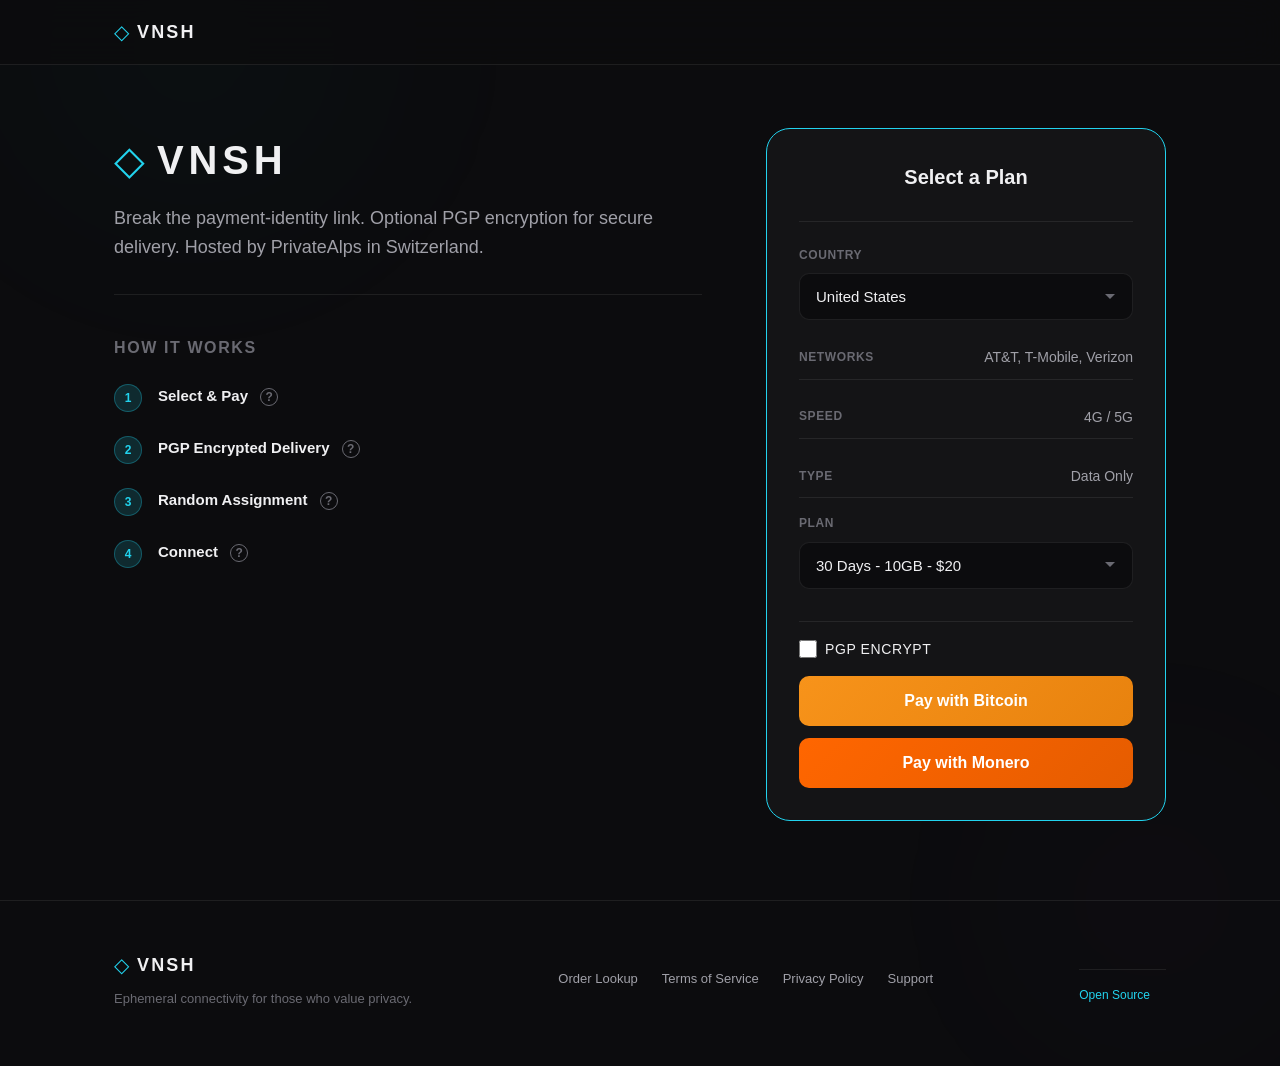
==== public/index.html @ 9d8aad76 "Initial open source release of VNSH storefront Anonymous eSIM storefront with: - Tor-only access for" ====
<!DOCTYPE html>
<html lang="en">
<head>
    <meta charset="UTF-8">
    <meta name="viewport" content="width=device-width, initial-scale=1.0">
    <title>VNSH - Anonymous eSIM That Self-Destructs</title>
    <meta name="description" content="Ephemeral eSIM with zero data retention. Random pool assignment. Auto-destruct after use. Bitcoin & Monero accepted.">
    <link rel="stylesheet" href="style.css">
    <script src="qrcode.min.js"></script>
</head>
<body>
    <div class="glow glow-1"></div>
    <div class="glow glow-2"></div>

    <header>
        <div class="container">
            <a href="#" class="logo">
                <span class="logo-icon">&#9671;</span>
                <span class="logo-text">VNSH</span>
            </a>
        </div>
    </header>

    <main>
        <!-- Hero Section - Two Column Layout -->
        <section class="hero">
            <div class="container hero-grid">
                <!-- Left Column: Logo + How It Works -->
                <div class="hero-left">
                    <div class="hero-brand">
                        <div class="brand-logo">
                            <span class="logo-icon large">&#9671;</span>
                            <span class="logo-text large">VNSH</span>
                        </div>
                        <p class="brand-tagline">Break the payment-identity link. Optional PGP encryption for secure delivery. Hosted by PrivateAlps in Switzerland.</p>
                    </div>

                    <!-- How It Works -->
                    <div class="how-it-works">
                        <h2>How It Works</h2>

                        <div class="step">
                            <div class="step-num">1</div>
                            <div class="step-content">
                                <h3>Select & Pay <button type="button" class="help-toggle" aria-label="Learn more about payment">?</button></h3>
                                <div class="help-expand hidden">
                                    <p>Choose country and plan. Pay with Bitcoin or Monero. Wait for confirmation.</p>
                                </div>
                            </div>
                        </div>

                        <div class="step">
                            <div class="step-num">2</div>
                            <div class="step-content">
                                <h3>PGP Encrypted Delivery <button type="button" class="help-toggle" aria-label="Learn more about PGP encryption">?</button></h3>
                                <div class="help-expand hidden">
                                    <p>For additional security, enter PGP public key to receive encrypted LPA string for manual eSIM activation.</p>
                                </div>
                            </div>
                        </div>

                        <div class="step">
                            <div class="step-num">3</div>
                            <div class="step-content">
                                <h3>Random Assignment <button type="button" class="help-toggle" aria-label="Learn more about random assignment">?</button></h3>
                                <div class="help-expand hidden">
                                    <p>Once payment confirms, a random eSIM is assigned from the pool of available SIMs.</p>
                                </div>
                            </div>
                        </div>

                        <div class="step">
                            <div class="step-num">4</div>
                            <div class="step-content">
                                <h3>Connect <button type="button" class="help-toggle" aria-label="Learn more about connecting">?</button></h3>
                                <div class="help-expand hidden">
                                    <p>Scan QR code or manually enter provided LPA string.</p>
                                </div>
                            </div>
                        </div>
                    </div>
                </div>

                <!-- Right Column: Purchase Box -->
                <div class="hero-right">
                    <div id="purchase" class="purchase-box">
                        <div class="purchase-header">
                            <h2>Select a Plan</h2>
                        </div>

                        <form id="purchase-form" class="purchase-form">
                            <!-- Country Selection -->
                            <div class="form-group">
                                <label for="country">Country</label>
                                <select id="country" name="country" required>
                                    <option value="United States">United States</option>
                                    <!-- Populated by JavaScript -->
                                </select>
                            </div>

                            <!-- Networks Info -->
                            <div class="info-row" id="networks-row">
                                <span class="info-label">Networks</span>
                                <span class="info-value" id="display-networks">AT&T, T-Mobile, Verizon</span>
                            </div>

                            <!-- Speed Info -->
                            <div class="info-row">
                                <span class="info-label">Speed</span>
                                <span class="info-value">4G / 5G</span>
                            </div>

                            <!-- Type Info -->
                            <div class="info-row">
                                <span class="info-label">Type</span>
                                <span class="info-value">Data Only</span>
                            </div>

                            <!-- Duration Selection -->
                            <div class="form-group">
                                <label for="duration">Plan</label>
                                <select id="duration" name="duration" required>
                                    <option value="1" data-price="5" data-data="1">1 Day - 1GB - $5</option>
                                    <option value="30" data-price="20" data-data="10" selected>30 Days - 10GB - $20</option>
                                </select>
                            </div>

                            <!-- PGP Encryption Option -->
                            <div class="form-group pgp-group">
                                <label class="pgp-checkbox-label">
                                    <input type="checkbox" id="pgp-encrypt" name="pgp_encrypt">
                                    <span class="pgp-checkbox-text">PGP Encrypt</span>
                                </label>
                                <div id="pgp-key-container" class="pgp-key-container hidden">
                                    <textarea id="pgp-key" name="pgp_key" rows="4" placeholder="-----BEGIN PGP PUBLIC KEY BLOCK-----&#10;...&#10;-----END PGP PUBLIC KEY BLOCK-----"></textarea>
                                    <p class="field-hint">Your eSIM code will be encrypted. Only you can decrypt it.</p>
                                </div>
                            </div>

                            <!-- Purchase Buttons -->
                            <div id="payment-buttons" class="payment-buttons">
                                <button type="button" id="pay-btc" class="btn btn-primary btn-lg btn-btc">
                                    Pay with Bitcoin
                                </button>
                                <button type="button" id="pay-xmr" class="btn btn-secondary btn-lg btn-xmr">
                                    Pay with Monero
                                </button>
                            </div>

                            <!-- Inline Payment Display (hidden initially) -->
                            <div id="payment-display" class="payment-display hidden">
                                <div class="payment-header-info">
                                    <span class="payment-method-label" id="payment-method-label">Bitcoin</span>
                                    <span class="payment-amount-usd" id="payment-amount-usd">$20.00</span>
                                </div>
                                <div class="invoice-id-row">
                                    <span class="invoice-id-label">Invoice ID:</span>
                                    <code class="invoice-id-value" id="invoice-id-value">...</code>
                                </div>
                                <div class="payment-qr">
                                    <canvas id="payment-qr-code"></canvas>
                                </div>
                                <div class="payment-details">
                                    <div class="payment-amount">
                                        <span class="payment-label">Amount</span>
                                        <code class="payment-value" id="payment-crypto-amount">0.00000000</code>
                                    </div>
                                    <div class="payment-address">
                                        <span class="payment-label">Address</span>
                                        <code class="payment-value" id="payment-address-value">...</code>
                                    </div>
                                </div>
                                <button type="button" id="copy-address" class="btn btn-secondary btn-sm">
                                    Copy Address
                                </button>
                                <div class="payment-status" id="payment-status">
                                    <div class="payment-spinner"></div>
                                    <span id="payment-status-text">Waiting for payment...</span>
                                </div>
                                <button type="button" id="cancel-payment" class="btn btn-secondary btn-cancel">
                                    Cancel and start over
                                </button>
                            </div>

                            <!-- eSIM Result Display (hidden initially) -->
                            <div id="esim-result" class="esim-result hidden">
                                <h3 class="esim-result-title">Your eSIM is Ready</h3>
                                <p class="esim-result-subtitle">Scan the QR code with your device to install</p>
                                <div class="esim-qr">
                                    <canvas id="esim-qr-code"></canvas>
                                </div>
                                <div class="esim-lpa-code" id="esim-lpa-display"></div>
                                <button type="button" id="copy-lpa" class="btn btn-primary">
                                    Copy Activation Code
                                </button>
                            </div>

                            <!-- PGP Encrypted Result (hidden initially) -->
                            <div id="esim-encrypted" class="esim-result hidden">
                                <h3 class="esim-result-title">Your eSIM is Ready</h3>
                                <p class="esim-result-subtitle">Encrypted with your PGP key</p>
                                <div class="esim-encrypted-notice">
                                    Decrypt this message with your private key to reveal the activation code.
                                </div>
                                <div class="esim-pgp-output" id="esim-pgp-display"></div>
                                <button type="button" id="copy-pgp" class="btn btn-primary">
                                    Copy Encrypted Message
                                </button>
                            </div>

                        </form>
                    </div>
                </div>
            </div>
        </section>

    </main>

    <footer>
        <div class="container">
            <div class="footer-content">
                <div class="footer-brand">
                    <a href="#" class="logo">
                        <span class="logo-icon">&#9671;</span>
                        <span class="logo-text">VNSH</span>
                    </a>
                    <p>Ephemeral connectivity for those who value privacy.</p>
                </div>
                <div class="footer-links">
                    <a href="/lookup.html">Order Lookup</a>
                    <a href="terms.html">Terms of Service</a>
                    <a href="privacy.html">Privacy Policy</a>
                    <a href="mailto:vnshprotocol@protonmail.com">Support</a>
                </div>
                <div class="footer-verify">
                    <a href="https://github.com/vnshesims/vnsh" target="_blank" rel="noopener">Open Source</a>
                    <span class="verify-hash" id="verify-hash" title="Click to verify"></span>
                </div>
            </div>
        </div>
    </footer>

    <!-- Progressive Enhancement: JS for dynamic inventory -->
    <script>
    (function() {
        var API_BASE = '/api';

        var countrySelect = document.getElementById('country');
        var durationSelect = document.getElementById('duration');
        var displayNetworks = document.getElementById('display-networks');
        var payBtcBtn = document.getElementById('pay-btc');
        var payXmrBtn = document.getElementById('pay-xmr');
        var pgpEncryptCheckbox = document.getElementById('pgp-encrypt');
        var pgpKeyContainer = document.getElementById('pgp-key-container');
        var paymentButtons = document.getElementById('payment-buttons');
        var paymentDisplay = document.getElementById('payment-display');

        var currentPlans = [];
        var currentOrderId = null;
        var currentInvoiceId = null;
        var paymentPollInterval = null;

        // Network info by country
        var networksByCountry = {
            'United States': 'AT&T, T-Mobile, Verizon',
            'United Kingdom': 'EE, O2, Three, Vodafone',
            'Germany': 'Telekom, Vodafone, O2',
            'France': 'Orange, SFR, Bouygues, Free',
            'Japan': 'NTT Docomo, au, SoftBank',
            'Australia': 'Telstra, Optus, Vodafone',
            'Canada': 'Rogers, Bell, Telus',
            'Spain': 'Movistar, Vodafone, Orange',
            'Italy': 'TIM, Vodafone, WindTre',
            'Netherlands': 'KPN, T-Mobile, Vodafone'
        };

        function updateNetworks(country) {
            var networks = networksByCountry[country] || 'Local carriers';
            displayNetworks.textContent = networks;
        }

        // Load countries from inventory
        function loadCountries() {
            fetch(API_BASE + '/countries')
                .then(function(r) { return r.json(); })
                .then(function(data) {
                    if (data.countries && data.countries.length > 0) {
                        countrySelect.innerHTML = '';
                        data.countries.forEach(function(c) {
                            var opt = document.createElement('option');
                            opt.value = c.code;
                            opt.textContent = c.name + ' (' + c.inventory + ' available)';
                            countrySelect.appendChild(opt);
                        });
                        loadPricing(countrySelect.value);
                        updateNetworks(countrySelect.value);
                    } else {
                        countrySelect.innerHTML = '<option value="">No inventory available</option>';
                        durationSelect.innerHTML = '<option value="">--</option>';
                        displayInventory.textContent = '0';
                        setButtonsDisabled(true);
                    }
                })
                .catch(function() {});
        }

        // Load pricing/plans for selected country
        function loadPricing(country) {
            fetch(API_BASE + '/pricing?country=' + encodeURIComponent(country))
                .then(function(r) { return r.json(); })
                .then(function(data) {
                    if (data.plans && data.plans.length > 0) {
                        currentPlans = data.plans;
                        durationSelect.innerHTML = '';
                        data.plans.forEach(function(p) {
                            var opt = document.createElement('option');
                            opt.value = p.plan_id;
                            opt.dataset.price = p.price_usd;
                            opt.dataset.days = p.duration_days;
                            opt.dataset.gb = p.data_gb;
                            opt.dataset.inventory = p.inventory;
                            opt.dataset.country = p.country;
                            opt.textContent = p.plan_name + ' - $' + p.price_usd + ' (' + p.inventory + ' in stock)';
                            if (p.featured) opt.selected = true;
                            durationSelect.appendChild(opt);
                        });
                        updateDisplay();
                        setButtonsDisabled(false);
                    } else {
                        durationSelect.innerHTML = '<option value="">No plans available</option>';
                        setButtonsDisabled(true);
                    }
                })
                .catch(function() {});
        }

        // Helper to enable/disable payment buttons
        function setButtonsDisabled(disabled) {
            if (disabled) {
                payBtcBtn.classList.add('disabled');
                payXmrBtn.classList.add('disabled');
            } else {
                payBtcBtn.classList.remove('disabled');
                payXmrBtn.classList.remove('disabled');
            }
        }

        // Update button state based on inventory
        function updateDisplay() {
            var opt = durationSelect.options[durationSelect.selectedIndex];
            if (!opt || !opt.value) return;

            var inventory = parseInt(opt.dataset.inventory || '0', 10);
            setButtonsDisabled(inventory === 0);
        }

        // Create invoice and show payment inline
        function createInvoice(paymentMethod) {
            var opt = durationSelect.options[durationSelect.selectedIndex];
            if (!opt || !opt.value) return;

            var price = opt.dataset.price;
            var days = opt.dataset.days;
            var country = opt.dataset.country || countrySelect.value;
            var planId = opt.value;
            var pgpKey = document.getElementById('pgp-key').value.trim();

            // Disable buttons while processing
            setButtonsDisabled(true);
            payBtcBtn.textContent = 'Creating invoice...';
            payXmrBtn.textContent = 'Creating invoice...';

            var payload = {
                plan_id: planId,
                country: country,
                days: parseInt(days),
                price: parseFloat(price),
                payment_method: paymentMethod
            };

            // Include PGP key if provided
            if (pgpKey) {
                payload.pgp_public_key = pgpKey;
            }

            fetch(API_BASE + '/invoice', {
                method: 'POST',
                headers: { 'Content-Type': 'application/json' },
                body: JSON.stringify(payload)
            })
            .then(function(r) { return r.json(); })
            .then(function(data) {
                payBtcBtn.textContent = 'Pay with Bitcoin';
                payXmrBtn.textContent = 'Pay with Monero';

                if (data.error) {
                    alert('Error: ' + data.error);
                    setButtonsDisabled(false);
                    return;
                }

                // Show inline payment display
                if (data.payment_address && data.payment_amount) {
                    showPaymentInline(data, paymentMethod);
                } else if (data.checkout_url) {
                    // Fallback to redirect if no inline data
                    window.location.href = data.checkout_url;
                }
            })
            .catch(function(err) {
                payBtcBtn.textContent = 'Pay with Bitcoin';
                payXmrBtn.textContent = 'Pay with Monero';
                alert('Failed to create invoice. Please try again.');
                setButtonsDisabled(false);
            });
        }

        // Show payment details inline
        function showPaymentInline(data, paymentMethod) {
            currentOrderId = data.order_id;
            currentInvoiceId = data.invoice_id;

            // Update display elements
            document.getElementById('payment-method-label').textContent =
                paymentMethod === 'BTC' ? 'Bitcoin' : 'Monero';
            document.getElementById('payment-amount-usd').textContent = '$' + data.price_usd.toFixed(2);
            document.getElementById('payment-crypto-amount').textContent = data.payment_amount;
            document.getElementById('payment-address-value').textContent = data.payment_address;
            document.getElementById('invoice-id-value').textContent = data.invoice_id || 'N/A';

            // Generate QR code
            var qrData = data.payment_link || data.payment_address;
            QRCode.toCanvas(document.getElementById('payment-qr-code'), qrData, {
                width: 180,
                margin: 0,
                color: { dark: '#000000', light: '#ffffff' }
            });

            // Hide form elements, show payment
            paymentButtons.classList.add('hidden');
            document.getElementById('country').closest('.form-group').classList.add('hidden');
            document.getElementById('networks-row').classList.add('hidden');
            document.querySelector('.info-row:not(#networks-row)').classList.add('hidden');
            document.getElementById('duration').closest('.form-group').classList.add('hidden');
            document.querySelector('.pgp-group').classList.add('hidden');
            paymentDisplay.classList.remove('hidden');

            // Start polling for payment
            startPaymentPolling();
        }

        // Poll for payment confirmation
        function startPaymentPolling() {
            if (paymentPollInterval) clearInterval(paymentPollInterval);

            paymentPollInterval = setInterval(function() {
                if (!currentOrderId) return;

                fetch(API_BASE + '/order/' + encodeURIComponent(currentOrderId))
                    .then(function(r) { return r.json(); })
                    .then(function(data) {
                        if (data.status === 'fulfilled' && data.lpa) {
                            clearInterval(paymentPollInterval);
                            // Show eSIM result inline instead of redirecting
                            showEsimResult(data);
                        } else if (data.status === 'pending') {
                            // Update status text to show we're still waiting
                            updatePaymentStatus('Waiting for payment confirmation...');
                        } else if (data.status === 'processing') {
                            updatePaymentStatus('Payment detected, processing...');
                        }
                    })
                    .catch(function() {
                        // Network error - keep polling silently
                    });
            }, 5000);
        }

        // Update payment status text
        function updatePaymentStatus(message) {
            var statusText = document.getElementById('payment-status-text');
            if (statusText) {
                statusText.textContent = message;
            }
        }

        // Show eSIM result after payment confirms
        function showEsimResult(data) {
            // Hide payment display
            paymentDisplay.classList.add('hidden');

            if (data.encrypted) {
                // Show PGP encrypted result
                var encryptedDiv = document.getElementById('esim-encrypted');
                var pgpDisplay = document.getElementById('esim-pgp-display');
                pgpDisplay.textContent = data.lpa;
                encryptedDiv.classList.remove('hidden');
            } else {
                // Show QR code result
                var resultDiv = document.getElementById('esim-result');
                var lpaDisplay = document.getElementById('esim-lpa-display');
                lpaDisplay.textContent = data.lpa;

                // Generate QR code for LPA
                QRCode.toCanvas(document.getElementById('esim-qr-code'), data.lpa, {
                    width: 200,
                    margin: 0,
                    color: { dark: '#000000', light: '#ffffff' }
                });

                resultDiv.classList.remove('hidden');
            }
        }

        // Copy LPA code to clipboard
        function copyLPA() {
            var lpa = document.getElementById('esim-lpa-display').textContent;
            navigator.clipboard.writeText(lpa).then(function() {
                var btn = document.getElementById('copy-lpa');
                btn.textContent = 'Copied!';
                setTimeout(function() {
                    btn.textContent = 'Copy Activation Code';
                }, 2000);
            });
        }

        // Copy PGP message to clipboard
        function copyPGP() {
            var pgp = document.getElementById('esim-pgp-display').textContent;
            navigator.clipboard.writeText(pgp).then(function() {
                var btn = document.getElementById('copy-pgp');
                btn.textContent = 'Copied!';
                setTimeout(function() {
                    btn.textContent = 'Copy Encrypted Message';
                }, 2000);
            });
        }

        // Cancel payment and reset
        function cancelPayment() {
            if (paymentPollInterval) {
                clearInterval(paymentPollInterval);
                paymentPollInterval = null;
            }
            currentOrderId = null;

            // Show form elements, hide payment
            paymentButtons.classList.remove('hidden');
            document.getElementById('country').closest('.form-group').classList.remove('hidden');
            document.getElementById('networks-row').classList.remove('hidden');
            document.querySelector('.info-row:not(#networks-row)').classList.remove('hidden');
            document.getElementById('duration').closest('.form-group').classList.remove('hidden');
            document.querySelector('.pgp-group').classList.remove('hidden');
            paymentDisplay.classList.add('hidden');

            setButtonsDisabled(false);
        }

        // Copy address to clipboard
        function copyAddress() {
            var address = document.getElementById('payment-address-value').textContent;
            navigator.clipboard.writeText(address).then(function() {
                var btn = document.getElementById('copy-address');
                btn.textContent = 'Copied!';
                setTimeout(function() {
                    btn.textContent = 'Copy Address';
                }, 2000);
            });
        }

        // Event listeners
        countrySelect.addEventListener('change', function() {
            loadPricing(this.value);
            updateNetworks(this.value);
        });

        durationSelect.addEventListener('change', updateDisplay);

        payBtcBtn.addEventListener('click', function() {
            if (!this.classList.contains('disabled')) {
                createInvoice('BTC');
            }
        });

        payXmrBtn.addEventListener('click', function() {
            if (!this.classList.contains('disabled')) {
                createInvoice('XMR');
            }
        });

        document.getElementById('copy-address').addEventListener('click', copyAddress);
        document.getElementById('cancel-payment').addEventListener('click', cancelPayment);
        document.getElementById('copy-lpa').addEventListener('click', copyLPA);
        document.getElementById('copy-pgp').addEventListener('click', copyPGP);

        // PGP checkbox toggle
        pgpEncryptCheckbox.addEventListener('change', function() {
            if (this.checked) {
                pgpKeyContainer.classList.remove('hidden');
            } else {
                pgpKeyContainer.classList.add('hidden');
                document.getElementById('pgp-key').value = '';
            }
        });

        // Help toggle for all step explanations
        document.querySelectorAll('.help-toggle').forEach(function(toggle) {
            toggle.addEventListener('click', function() {
                var helpExpand = this.closest('.step-content').querySelector('.help-expand');
                if (helpExpand) {
                    helpExpand.classList.toggle('hidden');
                }
            });
        });

        // Initial load
        loadCountries();

        // Load and display verification hash
        fetch('/version.json')
            .then(function(r) { return r.json(); })
            .then(function(data) {
                var hashEl = document.getElementById('verify-hash');
                if (hashEl && data.hash) {
                    hashEl.textContent = data.hash.substring(0, 12) + '...';
                    hashEl.title = 'Full hash: ' + data.hash + '\nGenerated: ' + data.generated + '\nCommit: ' + data.commit;
                    hashEl.onclick = function() {
                        window.open('https://github.com/vnshesims/vnsh', '_blank');
                    };
                }
            })
            .catch(function() {});
    })();
    </script>
</body>
</html>
---- public/style.css ----
/* ==========================================================================
   VNSH - Simplified Purchase Interface
   Clean, focused design with single product box
   ========================================================================== */

:root {
    --bg-base: #0c0c0e;
    --bg-elevated: #141416;
    --bg-surface: #1a1a1e;
    --bg-hover: #222228;

    --text-primary: #f0f0f2;
    --text-secondary: #a0a0a8;
    --text-muted: #6a6a72;

    --accent: #22d3ee;
    --accent-dim: rgba(34, 211, 238, 0.15);
    --accent-secondary: #a78bfa;

    --warning: #fbbf24;
    --warning-dim: rgba(251, 191, 36, 0.1);

    --border: rgba(255, 255, 255, 0.08);
    --border-hover: rgba(255, 255, 255, 0.15);
    --border-accent: rgba(34, 211, 238, 0.3);

    --radius-sm: 6px;
    --radius-md: 10px;
    --radius-lg: 16px;
    --radius-xl: 24px;

    --transition-fast: 150ms ease;
    --transition-base: 200ms ease;

    --font-sans: -apple-system, BlinkMacSystemFont, 'Segoe UI', Roboto, Helvetica, Arial, sans-serif;
    --font-mono: 'SF Mono', Monaco, monospace;
}

*, *::before, *::after {
    margin: 0;
    padding: 0;
    box-sizing: border-box;
}

.hidden {
    display: none !important;
}

html {
    font-size: 16px;
    scroll-behavior: smooth;
}

body {
    font-family: var(--font-sans);
    background: var(--bg-base);
    color: var(--text-primary);
    line-height: 1.6;
    min-height: 100vh;
}

.container {
    max-width: 1100px;
    margin: 0 auto;
    padding: 0 1.5rem;
}

/* Glow Effects */
.glow {
    position: fixed;
    pointer-events: none;
    z-index: -1;
    border-radius: 50%;
    filter: blur(120px);
    opacity: 0.35;
}

.glow-1 {
    top: -20%;
    left: -10%;
    width: 50%;
    height: 50%;
    background: radial-gradient(circle, rgba(34, 211, 238, 0.12) 0%, transparent 70%);
}

.glow-2 {
    bottom: -20%;
    right: -10%;
    width: 40%;
    height: 40%;
    background: radial-gradient(circle, rgba(167, 139, 250, 0.1) 0%, transparent 70%);
}

/* Header */
header {
    position: fixed;
    top: 0;
    left: 0;
    right: 0;
    z-index: 100;
    padding: 1rem 0;
    background: rgba(12, 12, 14, 0.85);
    backdrop-filter: blur(20px);
    border-bottom: 1px solid var(--border);
}

header .container {
    display: flex;
    justify-content: space-between;
    align-items: center;
}

.logo {
    display: flex;
    align-items: center;
    gap: 0.5rem;
    text-decoration: none;
    color: var(--text-primary);
}

.logo-icon {
    font-size: 1.25rem;
    color: var(--accent);
}

.logo-text {
    font-size: 1.125rem;
    font-weight: 700;
    letter-spacing: 0.12em;
}

nav {
    display: flex;
    gap: 2rem;
}

nav a {
    font-size: 0.875rem;
    color: var(--text-secondary);
    text-decoration: none;
    transition: color var(--transition-fast);
}

nav a:hover {
    color: var(--text-primary);
}

/* Hero Section - Two Column Layout */
.hero {
    padding: 6rem 0 4rem;
    min-height: 100vh;
}

.hero-grid {
    display: grid;
    grid-template-columns: 1fr 400px;
    gap: 4rem;
    align-items: start;
    padding-top: 2rem;
}

/* Left Column - Brand + How It Works */
.hero-left {
    display: flex;
    flex-direction: column;
    gap: 2.5rem;
}

.hero-brand {
    padding-bottom: 2rem;
    border-bottom: 1px solid var(--border);
}

.brand-logo {
    display: flex;
    align-items: center;
    gap: 0.75rem;
    margin-bottom: 0.75rem;
}

.logo-icon.large {
    font-size: 2.5rem;
    color: var(--accent);
}

.logo-text.large {
    font-size: 2.5rem;
    font-weight: 700;
    letter-spacing: 0.12em;
}

.brand-tagline {
    font-size: 1.125rem;
    color: var(--text-secondary);
}

/* How It Works - Inline */
.how-it-works h2 {
    font-size: 1rem;
    font-weight: 600;
    color: var(--text-muted);
    text-transform: uppercase;
    letter-spacing: 0.1em;
    margin-bottom: 1.5rem;
}

.step {
    display: flex;
    gap: 1rem;
    margin-bottom: 1.5rem;
}

.step:last-child {
    margin-bottom: 0;
}

.step-num {
    width: 28px;
    height: 28px;
    min-width: 28px;
    display: flex;
    align-items: center;
    justify-content: center;
    background: var(--accent-dim);
    border: 1px solid var(--border-accent);
    border-radius: 50%;
    font-size: 0.75rem;
    font-weight: 700;
    color: var(--accent);
}

.step-content h3 {
    font-size: 0.9375rem;
    font-weight: 600;
    margin-bottom: 0.25rem;
}

.step-content p {
    font-size: 0.8125rem;
    color: var(--text-secondary);
    line-height: 1.5;
}

/* Right Column */
.hero-right {
    position: sticky;
    top: 6rem;
}

h1 {
    font-size: clamp(2.25rem, 5vw, 3.25rem);
    font-weight: 700;
    line-height: 1.1;
    letter-spacing: -0.02em;
    margin-bottom: 1rem;
}

/* Purchase Box */
.purchase-box {
    background: var(--bg-elevated);
    border: 1px solid var(--accent);
    border-radius: var(--radius-xl);
    padding: 2rem;
}

.purchase-header {
    text-align: center;
    margin-bottom: 1.5rem;
    padding-bottom: 1.5rem;
    border-bottom: 1px solid var(--border);
}

.purchase-header h2 {
    font-size: 1.25rem;
    font-weight: 600;
    margin-bottom: 0.25rem;
}

.purchase-header p {
    font-size: 0.875rem;
    color: var(--text-muted);
}

.purchase-form {
    display: flex;
    flex-direction: column;
    gap: 1rem;
}

.form-group {
    display: flex;
    flex-direction: column;
    gap: 0.5rem;
}

.form-group label {
    font-size: 0.75rem;
    font-weight: 600;
    color: var(--text-muted);
    text-transform: uppercase;
    letter-spacing: 0.05em;
}

.form-group select {
    width: 100%;
    padding: 0.875rem 1rem;
    background: var(--bg-base);
    border: 1px solid var(--border);
    border-radius: var(--radius-md);
    color: var(--text-primary);
    font-family: inherit;
    font-size: 0.9375rem;
    cursor: pointer;
    appearance: none;
    background-image: url("data:image/svg+xml,%3Csvg xmlns='http://www.w3.org/2000/svg' width='12' height='12' viewBox='0 0 12 12'%3E%3Cpath fill='%236a6a72' d='M6 8L1 3h10z'/%3E%3C/svg%3E");
    background-repeat: no-repeat;
    background-position: right 1rem center;
    transition: border-color var(--transition-fast);
}

.form-group select:hover,
.form-group select:focus {
    border-color: var(--border-hover);
    outline: none;
}

.form-group select:focus {
    border-color: var(--accent);
}

.form-group select option {
    background: var(--bg-base);
    color: var(--text-primary);
    padding: 0.5rem;
}

/* PGP Key Input */
.pgp-group {
    margin-top: 1rem;
    padding-top: 1rem;
    border-top: 1px solid var(--border);
}

.pgp-checkbox-label {
    display: flex;
    align-items: center;
    gap: 0.5rem;
    cursor: pointer;
    user-select: none;
}

.pgp-checkbox-label input[type="checkbox"] {
    width: 18px;
    height: 18px;
    accent-color: var(--accent);
    cursor: pointer;
}

.pgp-checkbox-text {
    font-size: 0.875rem;
    font-weight: 500;
    color: var(--text-primary);
}

.pgp-key-container {
    margin-top: 0.75rem;
}

.pgp-group textarea {
    width: 100%;
    padding: 0.75rem;
    background: var(--bg-base);
    border: 1px solid var(--border);
    border-radius: var(--radius-md);
    color: var(--text-primary);
    font-family: var(--font-mono);
    font-size: 0.6875rem;
    resize: vertical;
    min-height: 80px;
    transition: border-color var(--transition-fast);
}

.pgp-group textarea:hover,
.pgp-group textarea:focus {
    border-color: var(--border-hover);
    outline: none;
}

.pgp-group textarea:focus {
    border-color: var(--accent);
}

.pgp-group textarea::placeholder {
    color: var(--text-muted);
    opacity: 0.5;
}

.field-hint {
    font-size: 0.6875rem;
    color: var(--accent);
    margin-top: 0.375rem;
    margin-bottom: 0;
}

/* Help Toggle Button */
.help-toggle {
    display: inline-flex;
    align-items: center;
    justify-content: center;
    width: 18px;
    height: 18px;
    margin-left: 0.5rem;
    padding: 0;
    background: transparent;
    border: 1px solid var(--text-muted);
    border-radius: 50%;
    color: var(--text-muted);
    font-size: 0.75rem;
    font-weight: 600;
    cursor: pointer;
    transition: all var(--transition-fast);
    vertical-align: middle;
}

.help-toggle:hover {
    border-color: var(--accent);
    color: var(--accent);
}

.help-expand {
    margin-top: 0.75rem;
    padding: 0.875rem;
    background: var(--bg-elevated);
    border: 1px solid var(--border);
    border-radius: var(--radius-md);
    font-size: 0.8125rem;
    line-height: 1.6;
    color: var(--text-secondary);
}

/* Inline Payment Display */
.payment-display {
    text-align: center;
}

.payment-header-info {
    display: flex;
    justify-content: space-between;
    align-items: center;
    margin-bottom: 1.5rem;
    padding-bottom: 1rem;
    border-bottom: 1px solid var(--border);
}

.payment-method-label {
    font-size: 1rem;
    font-weight: 600;
    color: var(--text-primary);
}

.payment-amount-usd {
    font-size: 1.25rem;
    font-weight: 700;
    color: var(--accent);
}

.payment-qr {
    background: #fff;
    border-radius: var(--radius-md);
    padding: 1rem;
    display: inline-block;
    margin-bottom: 1.5rem;
}

.payment-qr canvas {
    display: block;
}

.payment-details {
    background: var(--bg-base);
    border: 1px solid var(--border);
    border-radius: var(--radius-md);
    padding: 1.25rem;
    margin-bottom: 1rem;
    text-align: center;
}

.payment-amount,
.payment-address {
    margin-bottom: 1rem;
}

.payment-address {
    margin-bottom: 0;
}

.payment-label {
    display: block;
    font-size: 0.6875rem;
    font-weight: 600;
    color: var(--text-muted);
    text-transform: uppercase;
    letter-spacing: 0.05em;
    margin-bottom: 0.5rem;
}

.payment-value {
    display: block;
    font-family: var(--font-mono);
    font-size: 1rem;
    font-weight: 600;
    color: var(--accent);
    word-break: break-all;
    overflow-wrap: anywhere;
    background: transparent;
    padding: 0;
    line-height: 1.5;
}

.payment-status {
    display: flex;
    align-items: center;
    justify-content: center;
    gap: 0.75rem;
    margin: 1.5rem 0 1rem;
    color: var(--text-muted);
    font-size: 0.875rem;
}

.payment-spinner {
    width: 20px;
    height: 20px;
    border: 2px solid var(--border);
    border-top-color: var(--accent);
    border-radius: 50%;
    animation: spin 1s linear infinite;
}

@keyframes spin {
    to { transform: rotate(360deg); }
}

.btn-link {
    background: transparent;
    border: 1px solid var(--border);
    border-radius: var(--radius-md);
    color: var(--text-muted);
    font-family: var(--font-sans);
    font-size: 0.8125rem;
    font-weight: 500;
    cursor: pointer;
    padding: 0.625rem 1rem;
    transition: all var(--transition-fast);
}

.btn-link:hover {
    color: var(--text-primary);
    border-color: var(--border-hover);
    background: var(--bg-base);
}

.btn-sm {
    padding: 0.5rem 1rem;
    font-size: 0.8125rem;
}

.btn-cancel {
    width: 100%;
    margin-top: 0.5rem;
}

/* Invoice ID Display */
.invoice-id-row {
    display: flex;
    justify-content: center;
    align-items: center;
    gap: 0.5rem;
    margin-bottom: 1rem;
    font-size: 0.75rem;
}

.invoice-id-label {
    color: var(--text-muted);
}

.invoice-id-value {
    font-family: var(--font-mono);
    color: var(--text-secondary);
    font-size: 0.6875rem;
    background: transparent;
}

/* eSIM Result Display */
.esim-result {
    text-align: center;
}

.esim-result-title {
    font-size: 1.25rem;
    font-weight: 600;
    margin-bottom: 0.5rem;
    color: var(--accent);
}

.esim-result-subtitle {
    font-size: 0.875rem;
    color: var(--text-muted);
    margin-bottom: 1.5rem;
}

.esim-qr {
    background: #fff;
    border-radius: var(--radius-md);
    padding: 1.25rem;
    display: inline-block;
    margin-bottom: 1.5rem;
}

.esim-qr canvas {
    display: block;
}

.esim-lpa-code {
    background: var(--bg-base);
    border: 1px solid var(--border);
    border-radius: var(--radius-md);
    padding: 1rem;
    margin-bottom: 1rem;
    font-family: var(--font-mono);
    font-size: 0.6875rem;
    word-break: break-all;
    overflow-wrap: anywhere;
    color: var(--text-secondary);
    text-align: left;
    line-height: 1.5;
}

.esim-encrypted-notice {
    background: rgba(16, 185, 129, 0.1);
    border: 1px solid #10b981;
    border-radius: var(--radius-md);
    padding: 0.75rem;
    margin-bottom: 1rem;
    font-size: 0.8125rem;
    color: #10b981;
}

.esim-pgp-output {
    background: var(--bg-base);
    border: 1px solid var(--border);
    border-radius: var(--radius-md);
    padding: 1rem;
    margin-bottom: 1rem;
    font-family: var(--font-mono);
    font-size: 0.5625rem;
    line-height: 1.4;
    color: var(--text-secondary);
    text-align: left;
    white-space: pre-wrap;
    word-break: break-all;
    max-height: 250px;
    overflow-y: auto;
}

.esim-warning {
    background: rgba(239, 68, 68, 0.1);
    border: 1px solid #ef4444;
    border-radius: var(--radius-md);
    padding: 0.75rem;
    margin-top: 1rem;
    font-size: 0.8125rem;
    color: #ef4444;
    text-align: center;
}

.esim-result .btn-primary {
    width: 100%;
}

/* Tor Access Section (Clearnet only) */
.tor-access {
    text-align: center;
    padding: 1rem 0;
}

.onion-address {
    background: var(--bg-base);
    border: 1px solid var(--border);
    border-radius: var(--radius-md);
    padding: 1rem;
    margin-bottom: 1.5rem;
}

.onion-label {
    display: block;
    font-size: 0.75rem;
    font-weight: 600;
    color: var(--text-muted);
    text-transform: uppercase;
    letter-spacing: 0.05em;
    margin-bottom: 0.5rem;
}

.onion-url {
    display: block;
    font-family: var(--font-mono);
    font-size: 0.75rem;
    color: var(--accent);
    word-break: break-all;
    cursor: pointer;
    padding: 0.5rem;
    border-radius: var(--radius-sm);
    transition: background var(--transition-fast);
}

.onion-url:hover {
    background: var(--accent-dim);
}

.onion-url.copied::after {
    content: ' (copied!)';
    color: var(--text-muted);
}

.tor-btn {
    width: 100%;
    margin-bottom: 1rem;
}

.tor-hint {
    font-size: 0.8125rem;
    color: var(--text-muted);
}

.tor-hint a {
    color: var(--accent);
    text-decoration: none;
}

.tor-hint a:hover {
    text-decoration: underline;
}

/* Info Rows (Networks, Speed) */
.info-row {
    display: flex;
    justify-content: space-between;
    align-items: center;
    padding: 0.625rem 0;
    border-bottom: 1px solid var(--border);
}

.info-label {
    font-size: 0.75rem;
    font-weight: 600;
    color: var(--text-muted);
    text-transform: uppercase;
    letter-spacing: 0.05em;
}

.info-value {
    font-size: 0.875rem;
    color: var(--text-secondary);
}

/* Price Display */
.price-display {
    background: var(--bg-base);
    border: 1px solid var(--border);
    border-radius: var(--radius-md);
    padding: 1rem;
    margin: 0.5rem 0;
}

.price-row {
    display: flex;
    justify-content: space-between;
    padding: 0.5rem 0;
}

.price-row:not(:last-child) {
    border-bottom: 1px solid var(--border);
}

.price-label {
    font-size: 0.875rem;
    color: var(--text-muted);
}

.price-value {
    font-size: 0.875rem;
    font-weight: 600;
    color: var(--text-primary);
}

.price-row.total {
    padding-top: 0.75rem;
}

.price-row.total .price-label {
    font-weight: 600;
    color: var(--text-secondary);
}

.price-row.total .price-value {
    font-size: 1.5rem;
    color: var(--accent);
}

/* Inventory Badge */
.inventory-badge {
    font-weight: 700;
}

.inventory-badge.in-stock {
    color: #22c55e;
}

.inventory-badge.low-stock {
    color: var(--warning);
}

.inventory-badge.out-of-stock {
    color: #ef4444;
}

/* Buttons */
.btn {
    display: inline-flex;
    align-items: center;
    justify-content: center;
    padding: 0.875rem 1.5rem;
    font-size: 0.9375rem;
    font-weight: 600;
    text-decoration: none;
    border-radius: var(--radius-md);
    transition: all var(--transition-base);
    cursor: pointer;
    border: none;
}

.btn-primary {
    background: var(--accent);
    color: var(--bg-base);
}

.btn-primary:hover {
    background: #2ee4fc;
    transform: translateY(-1px);
    box-shadow: 0 4px 20px rgba(34, 211, 238, 0.3);
}

.btn-primary.disabled,
.btn-secondary.disabled {
    background: var(--bg-hover);
    color: var(--text-muted);
    cursor: not-allowed;
    pointer-events: none;
}

.btn-secondary {
    background: var(--bg-surface);
    color: var(--text-primary);
    border: 1px solid var(--border);
}

.btn-secondary:hover {
    background: var(--bg-hover);
    border-color: var(--border-hover);
    transform: translateY(-1px);
}

/* Payment Buttons */
.payment-buttons {
    display: flex;
    flex-direction: column;
    gap: 0.75rem;
}

.payment-buttons .btn {
    width: 100%;
    display: flex;
    align-items: center;
    justify-content: center;
    gap: 0.5rem;
}

.crypto-icon {
    width: 20px;
    height: 20px;
}

.btn-btc {
    background: linear-gradient(135deg, #f7931a 0%, #e8820e 100%);
    color: #fff;
}

.btn-btc:hover {
    background: linear-gradient(135deg, #ffa426 0%, #f7931a 100%);
    box-shadow: 0 4px 20px rgba(247, 147, 26, 0.3);
}

.btn-xmr {
    background: linear-gradient(135deg, #ff6600 0%, #e55c00 100%);
    color: #fff;
    border: none;
}

.btn-xmr:hover {
    background: linear-gradient(135deg, #ff7a1a 0%, #ff6600 100%);
    box-shadow: 0 4px 20px rgba(255, 102, 0, 0.3);
}

.btn-lg {
    padding: 1rem 1.5rem;
    font-size: 1rem;
}

.purchase-note {
    display: flex;
    align-items: center;
    justify-content: center;
    gap: 0.5rem;
    font-size: 0.75rem;
    color: var(--text-muted);
    text-align: center;
    margin-top: 0.5rem;
}

.purchase-note svg {
    width: 14px;
    height: 14px;
    color: var(--accent);
    flex-shrink: 0;
}

/* Section Headers */
.section-header {
    text-align: center;
    margin-bottom: 3rem;
}

.section-tag {
    display: inline-block;
    font-size: 0.6875rem;
    font-weight: 600;
    color: var(--accent);
    text-transform: uppercase;
    letter-spacing: 0.15em;
    margin-bottom: 0.75rem;
}

.section-header h2 {
    font-size: clamp(1.5rem, 3vw, 2rem);
    font-weight: 700;
    letter-spacing: -0.01em;
}

/* FAQ Section */
.faq {
    padding: 5rem 0;
}

.faq-grid {
    max-width: 640px;
    margin: 0 auto;
    display: flex;
    flex-direction: column;
    gap: 0.5rem;
}

.faq-item {
    background: var(--bg-elevated);
    border: 1px solid var(--border);
    border-radius: var(--radius-md);
    overflow: hidden;
}

.faq-item summary {
    display: flex;
    justify-content: space-between;
    align-items: center;
    padding: 1rem 1.25rem;
    cursor: pointer;
    list-style: none;
    font-size: 0.9375rem;
    font-weight: 500;
}

.faq-item summary::-webkit-details-marker {
    display: none;
}

.faq-toggle {
    font-size: 1.25rem;
    color: var(--text-muted);
    transition: transform var(--transition-fast);
}

.faq-item[open] .faq-toggle {
    transform: rotate(45deg);
}

.faq-item[open] {
    border-color: var(--border-accent);
}

.faq-item p {
    padding: 0 1.25rem 1rem;
    font-size: 0.875rem;
    color: var(--text-secondary);
    line-height: 1.6;
}

/* Footer */
footer {
    padding: 3rem 0 1.5rem;
    border-top: 1px solid var(--border);
}

.footer-content {
    display: flex;
    justify-content: space-between;
    align-items: center;
    margin-bottom: 2rem;
}

.footer-brand p {
    font-size: 0.8125rem;
    color: var(--text-muted);
    margin-top: 0.5rem;
}

.footer-links {
    display: flex;
    gap: 1.5rem;
}

.footer-links a {
    font-size: 0.8125rem;
    color: var(--text-secondary);
    text-decoration: none;
}

.footer-links a:hover {
    color: var(--accent);
}

.footer-verify {
    display: flex;
    align-items: center;
    gap: 1rem;
    margin-top: 1rem;
    padding-top: 1rem;
    border-top: 1px solid var(--border);
    font-size: 0.75rem;
}

.footer-verify a {
    color: var(--accent);
    text-decoration: none;
}

.footer-verify a:hover {
    text-decoration: underline;
}

.verify-hash {
    font-family: var(--font-mono);
    color: var(--text-muted);
    font-size: 0.6875rem;
    cursor: pointer;
}

.verify-hash:hover {
    color: var(--text-secondary);
}

.footer-bottom {
    display: flex;
    justify-content: center;
    align-items: center;
    gap: 1rem;
    padding-top: 1.5rem;
    border-top: 1px solid var(--border);
    font-size: 0.75rem;
    color: var(--text-muted);
}

.footer-bottom .dot {
    width: 3px;
    height: 3px;
    background: var(--text-muted);
    border-radius: 50%;
    opacity: 0.5;
}

/* Responsive */
@media (max-width: 900px) {
    .hero-grid {
        grid-template-columns: 1fr;
        gap: 3rem;
    }

    .hero-left {
        order: 2;
    }

    .hero-right {
        order: 1;
        position: static;
    }

    .purchase-box {
        max-width: 400px;
        margin: 0 auto;
    }

    .hero-brand {
        text-align: center;
    }

    .brand-logo {
        justify-content: center;
    }
}

@media (max-width: 600px) {
    .hero {
        padding: 5rem 0 3rem;
        min-height: auto;
    }

    .logo-icon.large {
        font-size: 2rem;
    }

    .logo-text.large {
        font-size: 2rem;
    }

    .footer-content {
        flex-direction: column;
        text-align: center;
        gap: 1.5rem;
    }

    .footer-bottom {
        flex-direction: column;
        gap: 0.5rem;
    }

    .footer-bottom .dot {
        display: none;
    }

    nav {
        gap: 1rem;
    }
}

@media (prefers-reduced-motion: reduce) {
    *, *::before, *::after {
        animation-duration: 0.01ms !important;
        transition-duration: 0.01ms !important;
    }
}
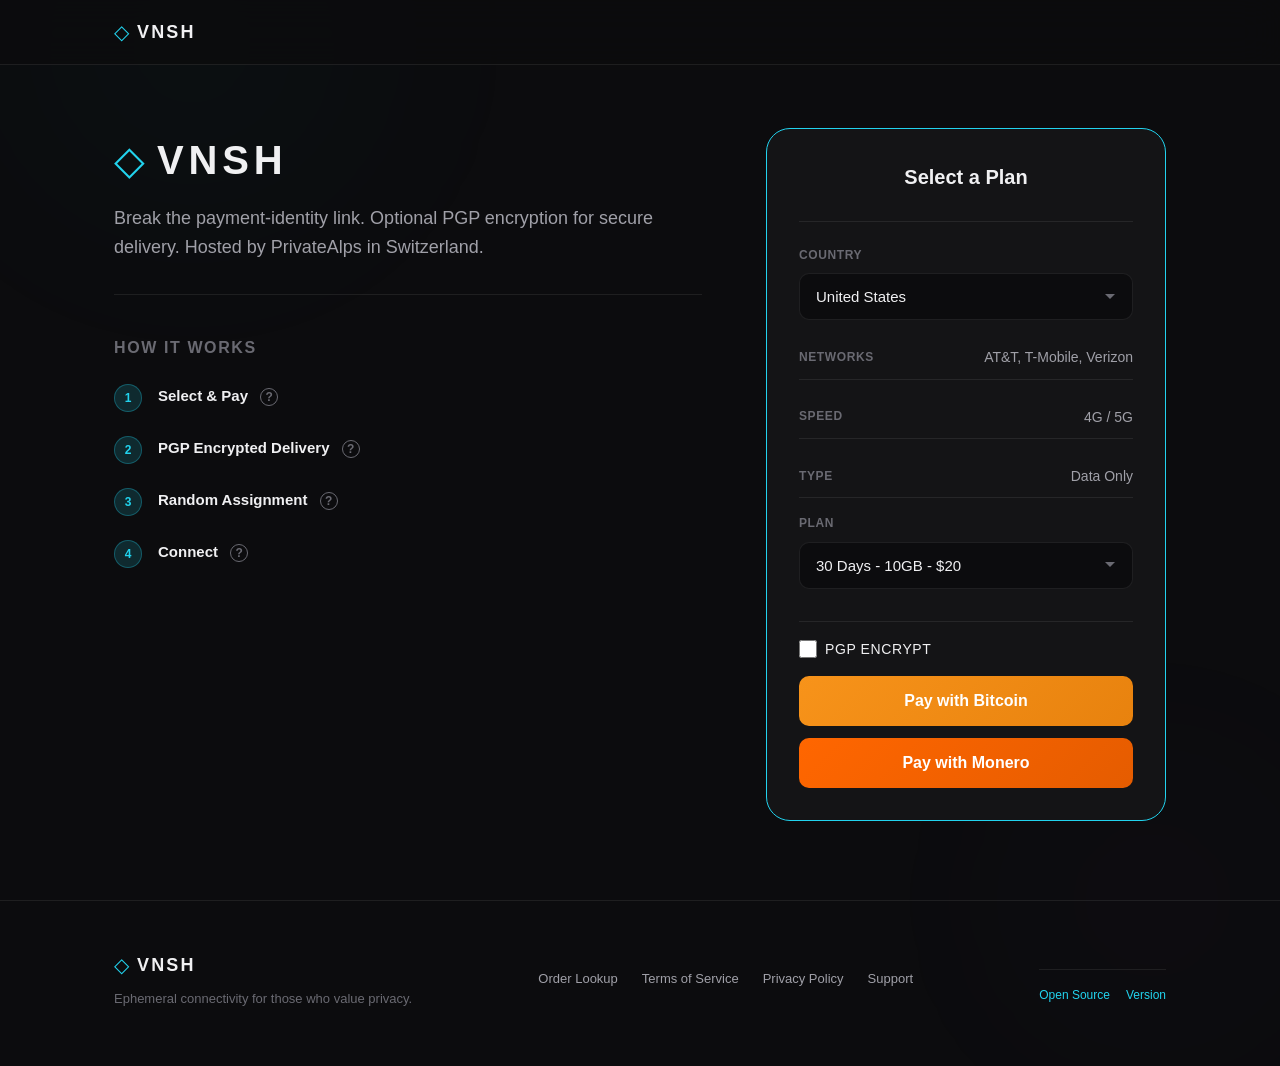
==== commit 676ef214: "Simplify version link in footer" ====
--- a/public/index.html
+++ b/public/index.html
@@ -234,7 +234,7 @@
                 </div>
                 <div class="footer-verify">
                     <a href="https://github.com/vnshesims/vnsh" target="_blank" rel="noopener">Open Source</a>
-                    <span class="verify-hash" id="verify-hash" title="Click to verify"></span>
+                    <a href="" id="version-link" target="_blank" rel="noopener">Version</a>
                 </div>
             </div>
         </div>
@@ -616,17 +616,15 @@
         // Initial load
         loadCountries();
 
-        // Load and display verification hash
+        // Load and display version info
         fetch('/version.json')
             .then(function(r) { return r.json(); })
             .then(function(data) {
-                var hashEl = document.getElementById('verify-hash');
-                if (hashEl && data.hash) {
-                    hashEl.textContent = data.hash.substring(0, 12) + '...';
-                    hashEl.title = 'Full hash: ' + data.hash + '\nGenerated: ' + data.generated + '\nCommit: ' + data.commit;
-                    hashEl.onclick = function() {
-                        window.open('https://github.com/vnshesims/vnsh', '_blank');
-                    };
+                var versionLink = document.getElementById('version-link');
+                if (versionLink && data.commit) {
+                    versionLink.textContent = 'v' + data.commit;
+                    versionLink.href = 'https://github.com/vnshesims/vnsh/commit/' + data.commit;
+                    versionLink.title = 'Hash: ' + data.hash + '\nGenerated: ' + data.generated;
                 }
             })
             .catch(function() {});
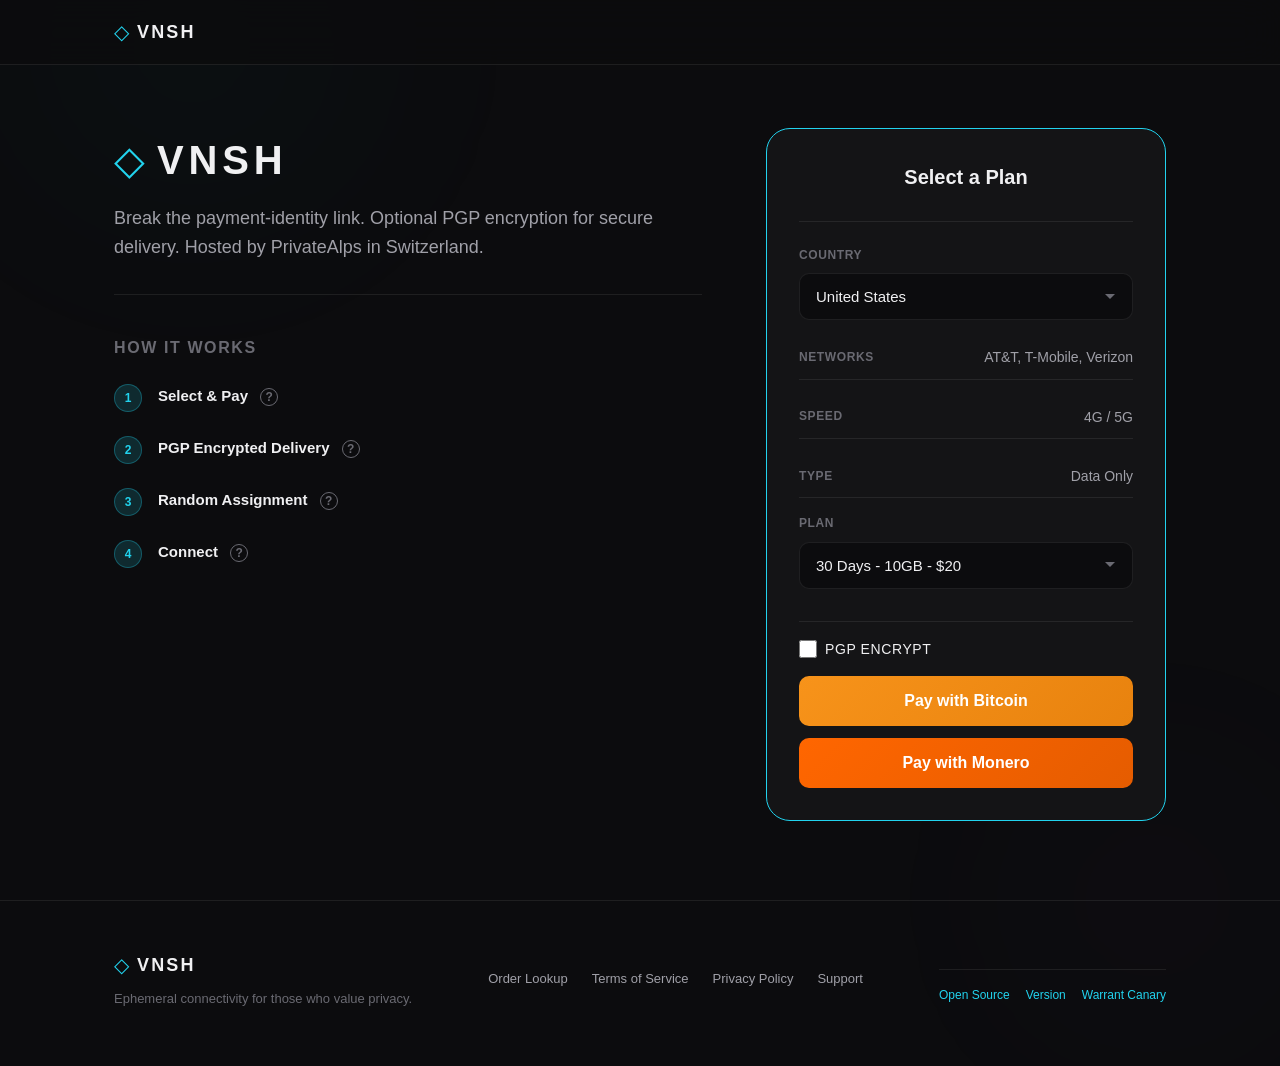
==== commit 614113b6: "Add warrant canary and verifiable eSIM destruction - Add warrant canary page (canary.html) with tran" ====
--- a/public/index.html
+++ b/public/index.html
@@ -234,7 +234,8 @@
                 </div>
                 <div class="footer-verify">
                     <a href="https://github.com/vnshesims/vnsh" target="_blank" rel="noopener">Open Source</a>
-                    <a href="" id="version-link" target="_blank" rel="noopener">Version</a>
+                    <a href="/version.json">Version</a>
+                    <a href="/canary.html">Warrant Canary</a>
                 </div>
             </div>
         </div>
@@ -616,18 +617,6 @@
         // Initial load
         loadCountries();
 
-        // Load and display version info
-        fetch('/version.json')
-            .then(function(r) { return r.json(); })
-            .then(function(data) {
-                var versionLink = document.getElementById('version-link');
-                if (versionLink && data.commit) {
-                    versionLink.textContent = 'v' + data.commit;
-                    versionLink.href = 'https://github.com/vnshesims/vnsh/commit/' + data.commit;
-                    versionLink.title = 'Hash: ' + data.hash + '\nGenerated: ' + data.generated;
-                }
-            })
-            .catch(function() {});
     })();
     </script>
 </body>
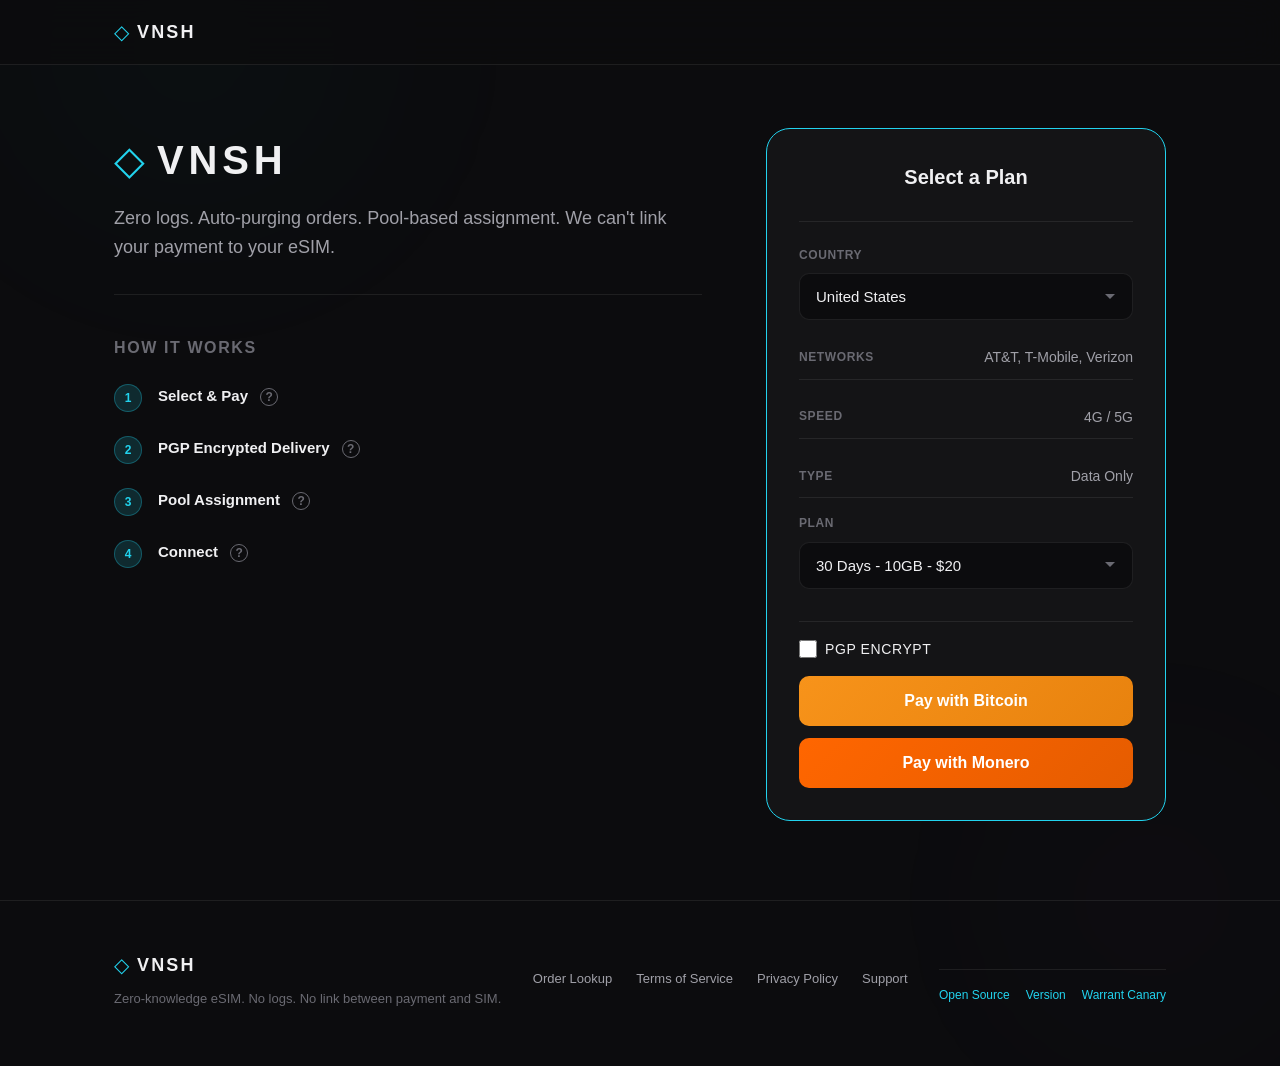
==== commit 8b4d3d37: "Add privacy hardening: auto-purge, zero logging, pool thresholds - Auto-purge order data immediately" ====
--- a/public/index.html
+++ b/public/index.html
@@ -32,7 +32,7 @@
                             <span class="logo-icon large">&#9671;</span>
                             <span class="logo-text large">VNSH</span>
                         </div>
-                        <p class="brand-tagline">Break the payment-identity link. Optional PGP encryption for secure delivery. Hosted by PrivateAlps in Switzerland.</p>
+                        <p class="brand-tagline">Zero logs. Auto-purging orders. Pool-based assignment. We can't link your payment to your eSIM.</p>
                     </div>
 
                     <!-- How It Works -->
@@ -62,9 +62,9 @@
                         <div class="step">
                             <div class="step-num">3</div>
                             <div class="step-content">
-                                <h3>Random Assignment <button type="button" class="help-toggle" aria-label="Learn more about random assignment">?</button></h3>
+                                <h3>Pool Assignment <button type="button" class="help-toggle" aria-label="Learn more about pool assignment">?</button></h3>
                                 <div class="help-expand hidden">
-                                    <p>Once payment confirms, a random eSIM is assigned from the pool of available SIMs.</p>
+                                    <p>Random eSIM assigned from pool. Minimum pool sizes prevent identification. Order data auto-purges after delivery.</p>
                                 </div>
                             </div>
                         </div>
@@ -224,7 +224,7 @@
                         <span class="logo-icon">&#9671;</span>
                         <span class="logo-text">VNSH</span>
                     </a>
-                    <p>Ephemeral connectivity for those who value privacy.</p>
+                    <p>Zero-knowledge eSIM. No logs. No link between payment and SIM.</p>
                 </div>
                 <div class="footer-links">
                     <a href="/lookup.html">Order Lookup</a>
@@ -234,7 +234,7 @@
                 </div>
                 <div class="footer-verify">
                     <a href="https://github.com/vnshesims/vnsh" target="_blank" rel="noopener">Open Source</a>
-                    <a href="/version.json">Version</a>
+                    <a href="/api/version">Version</a>
                     <a href="/canary.html">Warrant Canary</a>
                 </div>
             </div>
@@ -290,7 +290,7 @@
                         data.countries.forEach(function(c) {
                             var opt = document.createElement('option');
                             opt.value = c.code;
-                            opt.textContent = c.name + ' (' + c.inventory + ' available)';
+                            opt.textContent = c.name;
                             countrySelect.appendChild(opt);
                         });
                         loadPricing(countrySelect.value);
@@ -321,7 +321,7 @@
                             opt.dataset.gb = p.data_gb;
                             opt.dataset.inventory = p.inventory;
                             opt.dataset.country = p.country;
-                            opt.textContent = p.plan_name + ' - $' + p.price_usd + ' (' + p.inventory + ' in stock)';
+                            opt.textContent = p.plan_name + ' - $' + p.price_usd;
                             if (p.featured) opt.selected = true;
                             durationSelect.appendChild(opt);
                         });
